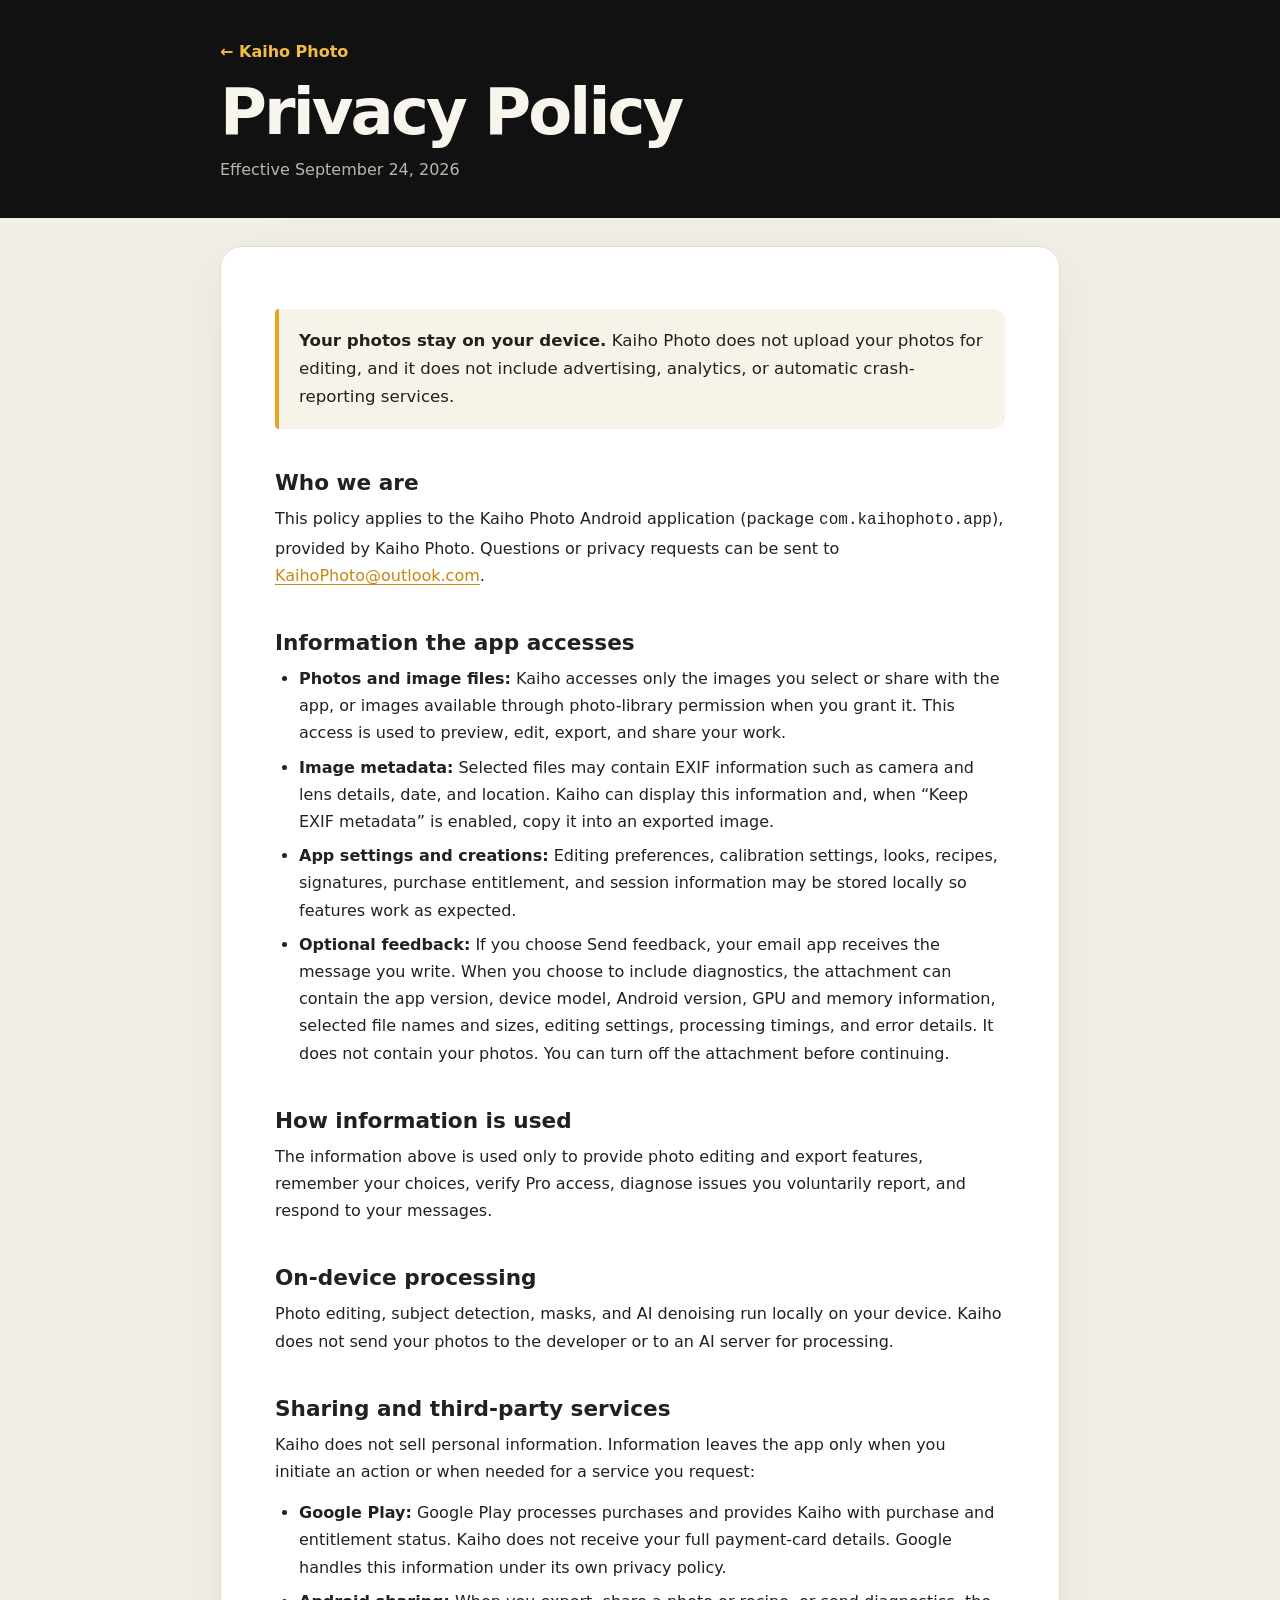
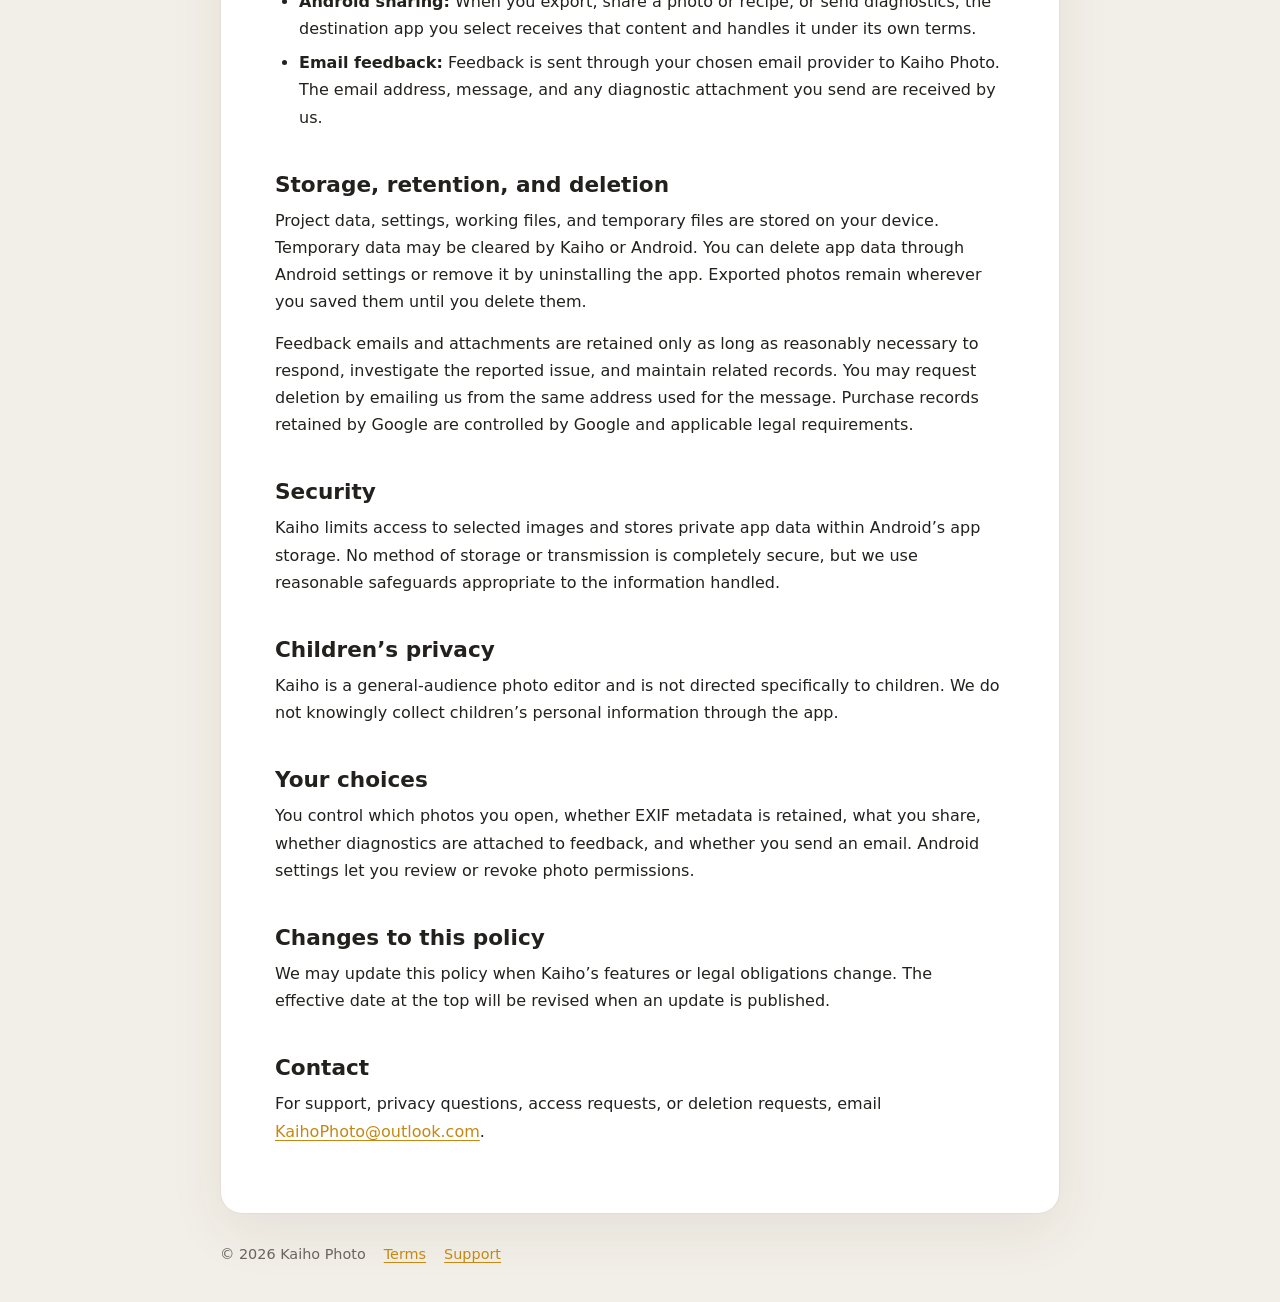
==== privacy/index.html @ 6489e250 "Publish Kaiho legal and support pages" ====
<!doctype html>
<html lang="en">
<head>
  <meta charset="utf-8">
  <meta name="viewport" content="width=device-width, initial-scale=1">
  <meta name="description" content="Privacy Policy for the Kaiho Photo Android application.">
  <title>Privacy Policy — Kaiho Photo</title>
  <link rel="icon" href="../favicon.svg" type="image/svg+xml">
  <link rel="stylesheet" href="../assets/site.css">
</head>
<body>
  <header><div class="header-inner">
    <a class="home-link" href="../">← Kaiho Photo</a>
    <h1>Privacy Policy</h1>
    <p>Effective September 24, 2026</p>
  </div></header>
  <main>
    <p class="summary"><strong>Your photos stay on your device.</strong> Kaiho Photo does not upload your photos for editing, and it does not include advertising, analytics, or automatic crash-reporting services.</p>

    <h2>Who we are</h2>
    <p>This policy applies to the Kaiho Photo Android application (package <code>com.kaihophoto.app</code>), provided by Kaiho Photo. Questions or privacy requests can be sent to <a href="mailto:KaihoPhoto@outlook.com">KaihoPhoto@outlook.com</a>.</p>

    <h2>Information the app accesses</h2>
    <ul>
      <li><strong>Photos and image files:</strong> Kaiho accesses only the images you select or share with the app, or images available through photo-library permission when you grant it. This access is used to preview, edit, export, and share your work.</li>
      <li><strong>Image metadata:</strong> Selected files may contain EXIF information such as camera and lens details, date, and location. Kaiho can display this information and, when “Keep EXIF metadata” is enabled, copy it into an exported image.</li>
      <li><strong>App settings and creations:</strong> Editing preferences, calibration settings, looks, recipes, signatures, purchase entitlement, and session information may be stored locally so features work as expected.</li>
      <li><strong>Optional feedback:</strong> If you choose Send feedback, your email app receives the message you write. When you choose to include diagnostics, the attachment can contain the app version, device model, Android version, GPU and memory information, selected file names and sizes, editing settings, processing timings, and error details. It does not contain your photos. You can turn off the attachment before continuing.</li>
    </ul>

    <h2>How information is used</h2>
    <p>The information above is used only to provide photo editing and export features, remember your choices, verify Pro access, diagnose issues you voluntarily report, and respond to your messages.</p>

    <h2>On-device processing</h2>
    <p>Photo editing, subject detection, masks, and AI denoising run locally on your device. Kaiho does not send your photos to the developer or to an AI server for processing.</p>

    <h2>Sharing and third-party services</h2>
    <p>Kaiho does not sell personal information. Information leaves the app only when you initiate an action or when needed for a service you request:</p>
    <ul>
      <li><strong>Google Play:</strong> Google Play processes purchases and provides Kaiho with purchase and entitlement status. Kaiho does not receive your full payment-card details. Google handles this information under its own privacy policy.</li>
      <li><strong>Android sharing:</strong> When you export, share a photo or recipe, or send diagnostics, the destination app you select receives that content and handles it under its own terms.</li>
      <li><strong>Email feedback:</strong> Feedback is sent through your chosen email provider to Kaiho Photo. The email address, message, and any diagnostic attachment you send are received by us.</li>
    </ul>

    <h2>Storage, retention, and deletion</h2>
    <p>Project data, settings, working files, and temporary files are stored on your device. Temporary data may be cleared by Kaiho or Android. You can delete app data through Android settings or remove it by uninstalling the app. Exported photos remain wherever you saved them until you delete them.</p>
    <p>Feedback emails and attachments are retained only as long as reasonably necessary to respond, investigate the reported issue, and maintain related records. You may request deletion by emailing us from the same address used for the message. Purchase records retained by Google are controlled by Google and applicable legal requirements.</p>

    <h2>Security</h2>
    <p>Kaiho limits access to selected images and stores private app data within Android’s app storage. No method of storage or transmission is completely secure, but we use reasonable safeguards appropriate to the information handled.</p>

    <h2>Children’s privacy</h2>
    <p>Kaiho is a general-audience photo editor and is not directed specifically to children. We do not knowingly collect children’s personal information through the app.</p>

    <h2>Your choices</h2>
    <p>You control which photos you open, whether EXIF metadata is retained, what you share, whether diagnostics are attached to feedback, and whether you send an email. Android settings let you review or revoke photo permissions.</p>

    <h2>Changes to this policy</h2>
    <p>We may update this policy when Kaiho’s features or legal obligations change. The effective date at the top will be revised when an update is published.</p>

    <h2>Contact</h2>
    <p>For support, privacy questions, access requests, or deletion requests, email <a href="mailto:KaihoPhoto@outlook.com">KaihoPhoto@outlook.com</a>.</p>
  </main>
  <footer><div class="footer-links"><span>© 2026 Kaiho Photo</span><a href="../terms/">Terms</a><a href="../support/">Support</a></div></footer>
</body>
</html>
---- assets/site.css ----
:root {
  color-scheme: light dark;
  --gold: #c58812;
  --gold-bright: #f2bd43;
  --paper: #ffffff;
  --ink: #23211d;
  --muted: #69655d;
  --line: #e3ded3;
  --soft: #f7f3e9;
  --page: #f2efe8;
}

* { box-sizing: border-box; }
html { scroll-behavior: smooth; }
body {
  margin: 0;
  background: var(--page);
  color: var(--ink);
  font: 16px/1.7 system-ui, -apple-system, "Segoe UI", sans-serif;
}
a { color: var(--gold); text-underline-offset: 3px; }
header { background: #111; color: #f8f5ed; }
.header-inner, main, footer { width: min(840px, calc(100% - 36px)); margin: auto; }
.header-inner { padding: 38px 0 34px; }
.home-link { color: var(--gold-bright); font-weight: 700; text-decoration: none; }
h1 {
  margin: 14px 0 4px;
  font-size: clamp(2.25rem, 8vw, 4rem);
  line-height: 1.05;
  letter-spacing: -.045em;
}
header p { margin: 10px 0 0; color: #bbb6ac; }
main {
  margin-top: 28px;
  margin-bottom: 28px;
  padding: clamp(25px, 6vw, 54px);
  background: var(--paper);
  border: 1px solid var(--line);
  border-radius: 22px;
  box-shadow: 0 18px 55px #43371913;
}
.summary {
  padding: 18px 20px;
  border-left: 4px solid #e6a621;
  border-radius: 4px 12px 12px 4px;
  background: var(--soft);
  font-size: 1.04rem;
}
h2 { margin: 40px 0 8px; font-size: 1.35rem; line-height: 1.3; }
p, ul { margin: 8px 0 14px; }
ul { padding-left: 24px; }
li + li { margin-top: 7px; }
strong { font-weight: 750; }
footer { padding: 0 0 38px; color: var(--muted); font-size: .9rem; }
.footer-links { display: flex; flex-wrap: wrap; gap: 8px 18px; }

body.landing {
  min-height: 100vh;
  display: grid;
  place-items: center;
  padding: 28px;
  background: radial-gradient(circle at 50% 12%, #29251b 0, #111 38%, #090909 100%);
  color: #f7f4ed;
}
.landing main {
  width: min(700px, 100%);
  margin: 0;
  padding: clamp(30px, 7vw, 64px);
  border-color: #302d27;
  background: linear-gradient(145deg, rgba(28,28,27,.96), rgba(15,15,15,.98));
  box-shadow: 0 24px 80px #0008;
  text-align: center;
}
.mark {
  width: 72px;
  height: 72px;
  margin: 0 auto 22px;
  display: grid;
  place-items: center;
  border-radius: 50%;
  background: conic-gradient(from 12deg, #f8d878, #d78b12, #ffe8a0, #b96c08, #f8d878);
  box-shadow: 0 0 0 5px #1b1b1b, 0 0 0 6px #4a3b20;
}
.mark::after {
  content: "";
  width: 28px;
  height: 28px;
  border: 7px solid #171717;
  border-radius: 50%;
  background: #080808;
}
.landing h1 { margin: 0; }
.tagline { margin: 8px 0 30px; color: #b9b6ae; font-size: 1.08rem; }
.link-grid { display: grid; grid-template-columns: repeat(3, minmax(0, 1fr)); gap: 12px; }
.link-grid a {
  min-height: 52px;
  display: inline-flex;
  align-items: center;
  justify-content: center;
  padding: 10px 15px;
  border-radius: 16px;
  color: #17120a;
  background: var(--gold-bright);
  font-weight: 750;
  text-decoration: none;
}
.link-grid a.secondary { color: #f7f4ed; background: #292929; border: 1px solid #3b3b3b; }
.landing footer { width: auto; padding: 0; margin-top: 34px; color: #85827c; }

@media (max-width: 620px) {
  .link-grid { grid-template-columns: 1fr; }
}

@media (prefers-color-scheme: dark) {
  :root {
    --paper: #171717;
    --ink: #eeeae2;
    --muted: #aaa59b;
    --line: #34312c;
    --soft: #242119;
    --page: #0c0c0c;
  }
}
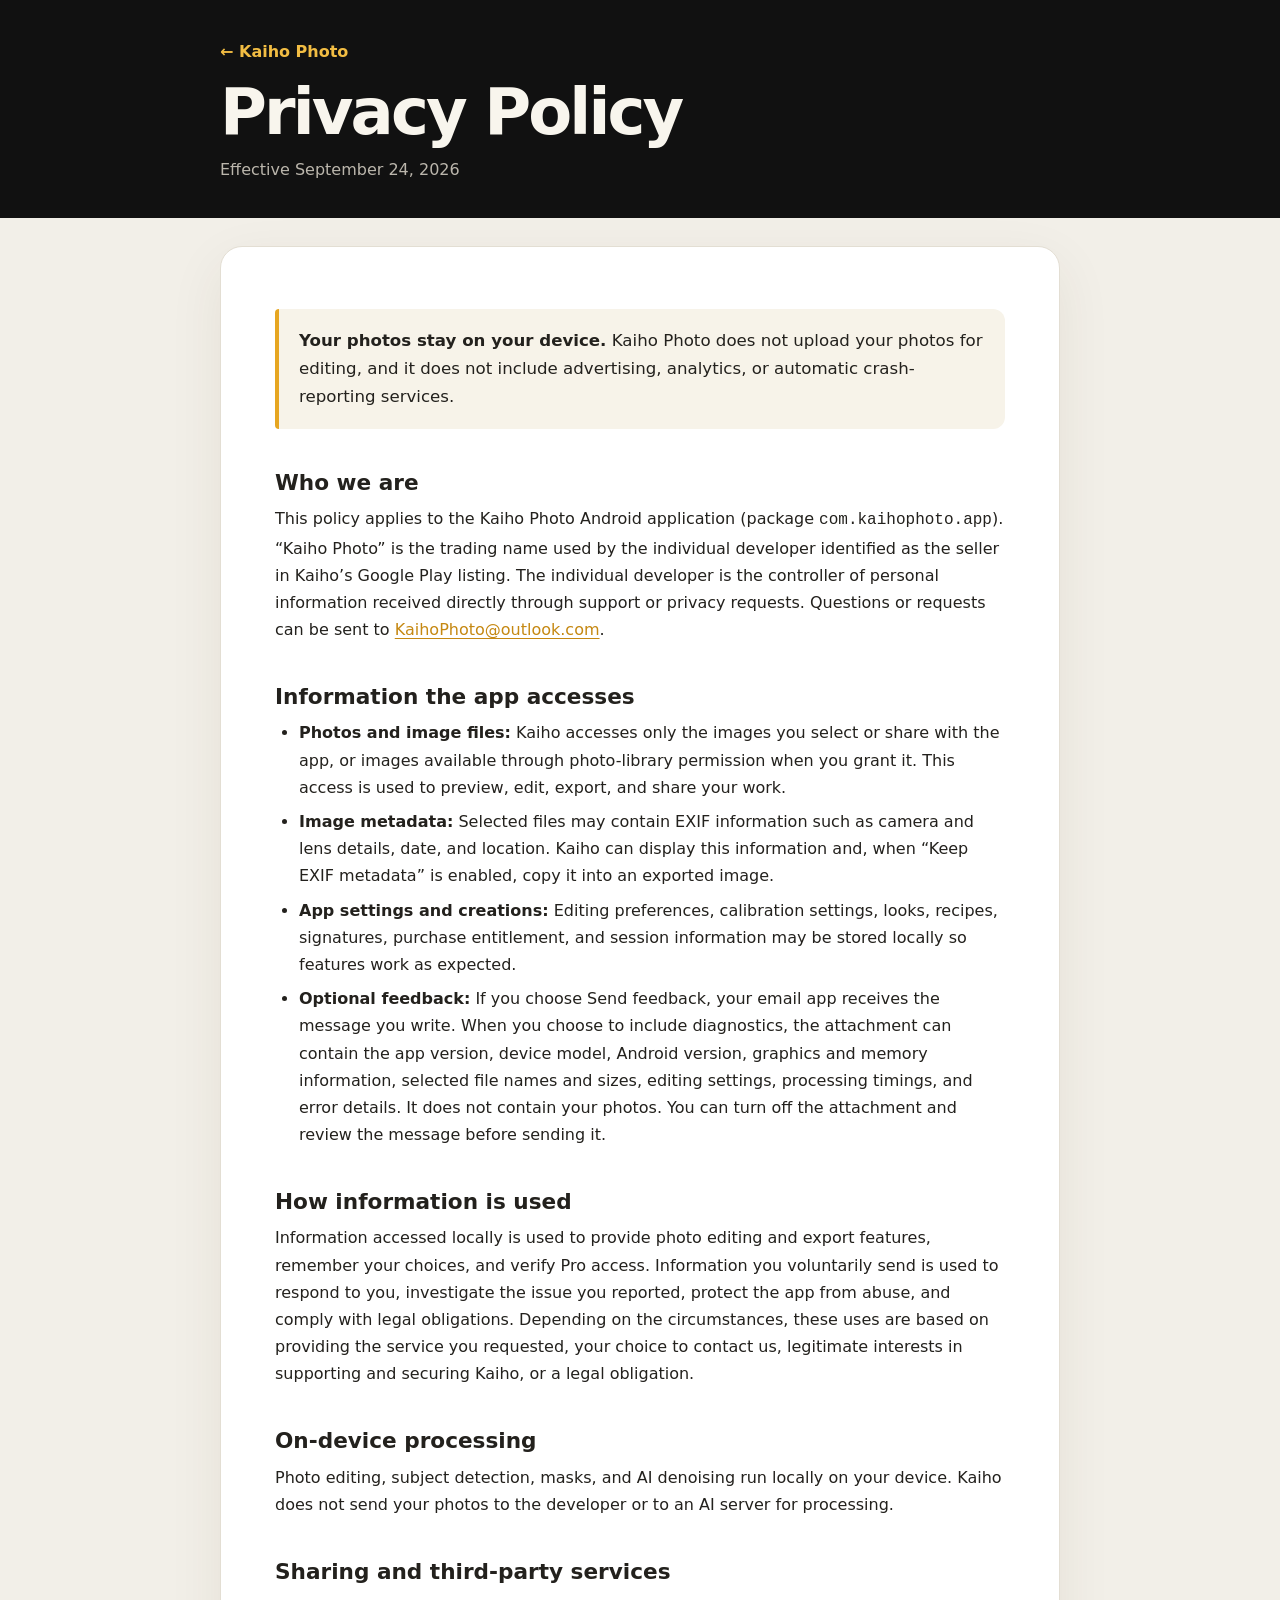
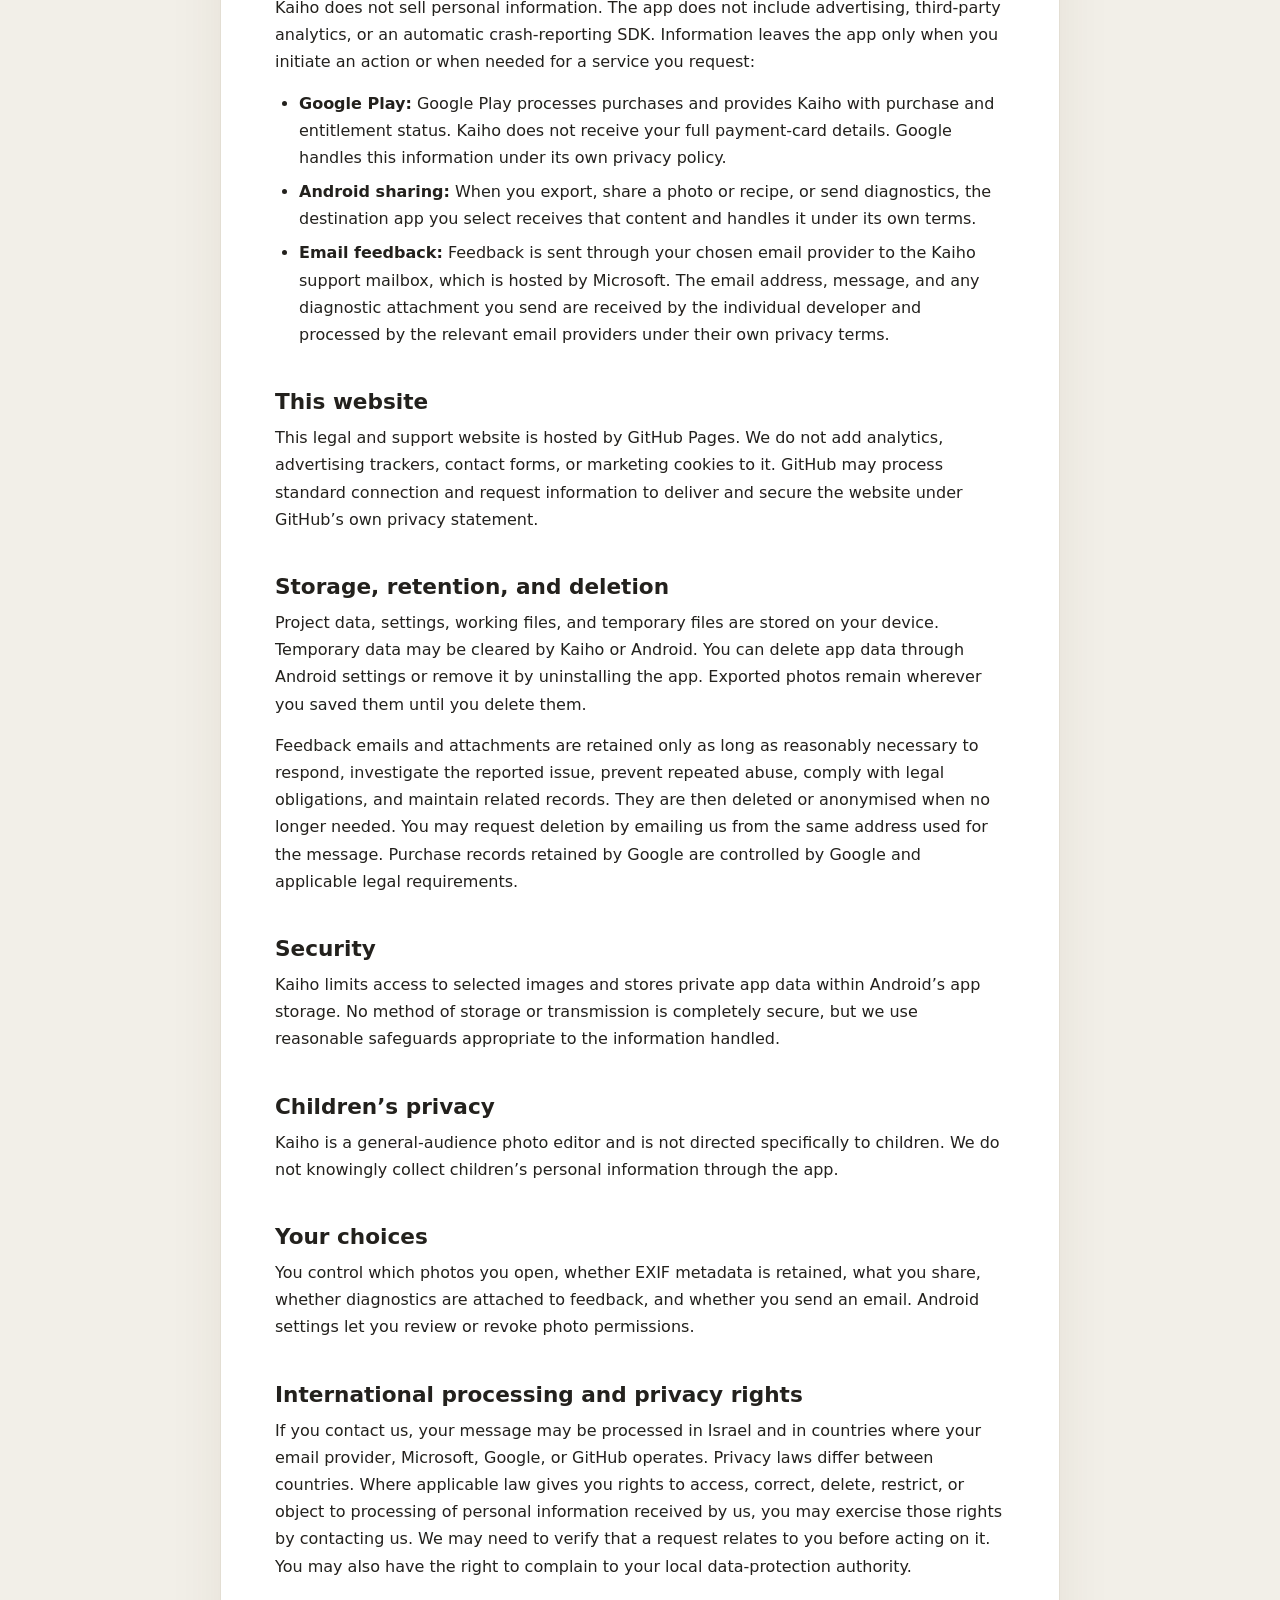
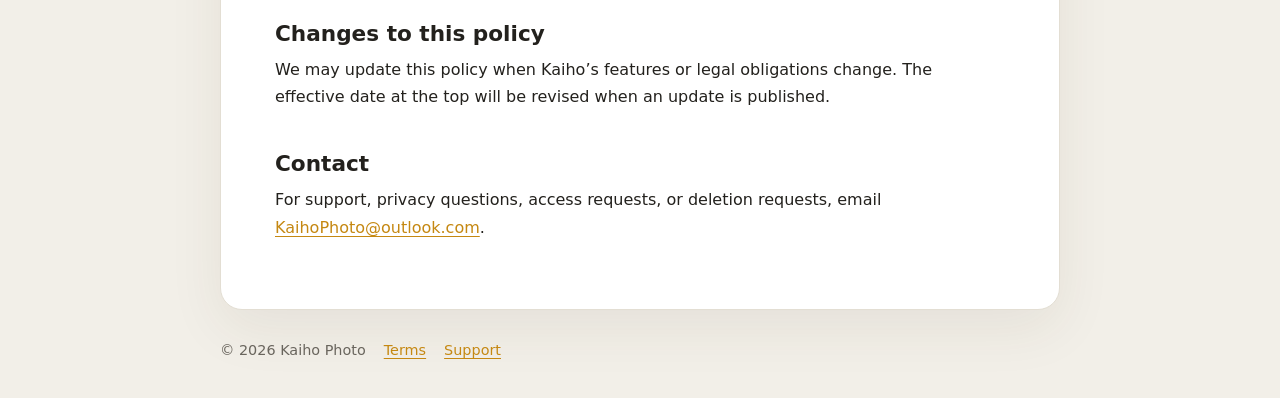
==== commit 7c30a1fe: "Strengthen Kaiho legal protections" ====
--- a/privacy/index.html
+++ b/privacy/index.html
@@ -18,33 +18,36 @@
     <p class="summary"><strong>Your photos stay on your device.</strong> Kaiho Photo does not upload your photos for editing, and it does not include advertising, analytics, or automatic crash-reporting services.</p>
 
     <h2>Who we are</h2>
-    <p>This policy applies to the Kaiho Photo Android application (package <code>com.kaihophoto.app</code>), provided by Kaiho Photo. Questions or privacy requests can be sent to <a href="mailto:KaihoPhoto@outlook.com">KaihoPhoto@outlook.com</a>.</p>
+    <p>This policy applies to the Kaiho Photo Android application (package <code>com.kaihophoto.app</code>). “Kaiho Photo” is the trading name used by the individual developer identified as the seller in Kaiho’s Google Play listing. The individual developer is the controller of personal information received directly through support or privacy requests. Questions or requests can be sent to <a href="mailto:KaihoPhoto@outlook.com">KaihoPhoto@outlook.com</a>.</p>
 
     <h2>Information the app accesses</h2>
     <ul>
       <li><strong>Photos and image files:</strong> Kaiho accesses only the images you select or share with the app, or images available through photo-library permission when you grant it. This access is used to preview, edit, export, and share your work.</li>
       <li><strong>Image metadata:</strong> Selected files may contain EXIF information such as camera and lens details, date, and location. Kaiho can display this information and, when “Keep EXIF metadata” is enabled, copy it into an exported image.</li>
       <li><strong>App settings and creations:</strong> Editing preferences, calibration settings, looks, recipes, signatures, purchase entitlement, and session information may be stored locally so features work as expected.</li>
-      <li><strong>Optional feedback:</strong> If you choose Send feedback, your email app receives the message you write. When you choose to include diagnostics, the attachment can contain the app version, device model, Android version, GPU and memory information, selected file names and sizes, editing settings, processing timings, and error details. It does not contain your photos. You can turn off the attachment before continuing.</li>
+      <li><strong>Optional feedback:</strong> If you choose Send feedback, your email app receives the message you write. When you choose to include diagnostics, the attachment can contain the app version, device model, Android version, graphics and memory information, selected file names and sizes, editing settings, processing timings, and error details. It does not contain your photos. You can turn off the attachment and review the message before sending it.</li>
     </ul>
 
     <h2>How information is used</h2>
-    <p>The information above is used only to provide photo editing and export features, remember your choices, verify Pro access, diagnose issues you voluntarily report, and respond to your messages.</p>
+    <p>Information accessed locally is used to provide photo editing and export features, remember your choices, and verify Pro access. Information you voluntarily send is used to respond to you, investigate the issue you reported, protect the app from abuse, and comply with legal obligations. Depending on the circumstances, these uses are based on providing the service you requested, your choice to contact us, legitimate interests in supporting and securing Kaiho, or a legal obligation.</p>
 
     <h2>On-device processing</h2>
     <p>Photo editing, subject detection, masks, and AI denoising run locally on your device. Kaiho does not send your photos to the developer or to an AI server for processing.</p>
 
     <h2>Sharing and third-party services</h2>
-    <p>Kaiho does not sell personal information. Information leaves the app only when you initiate an action or when needed for a service you request:</p>
+    <p>Kaiho does not sell personal information. The app does not include advertising, third-party analytics, or an automatic crash-reporting SDK. Information leaves the app only when you initiate an action or when needed for a service you request:</p>
     <ul>
       <li><strong>Google Play:</strong> Google Play processes purchases and provides Kaiho with purchase and entitlement status. Kaiho does not receive your full payment-card details. Google handles this information under its own privacy policy.</li>
       <li><strong>Android sharing:</strong> When you export, share a photo or recipe, or send diagnostics, the destination app you select receives that content and handles it under its own terms.</li>
-      <li><strong>Email feedback:</strong> Feedback is sent through your chosen email provider to Kaiho Photo. The email address, message, and any diagnostic attachment you send are received by us.</li>
+      <li><strong>Email feedback:</strong> Feedback is sent through your chosen email provider to the Kaiho support mailbox, which is hosted by Microsoft. The email address, message, and any diagnostic attachment you send are received by the individual developer and processed by the relevant email providers under their own privacy terms.</li>
     </ul>
+
+    <h2>This website</h2>
+    <p>This legal and support website is hosted by GitHub Pages. We do not add analytics, advertising trackers, contact forms, or marketing cookies to it. GitHub may process standard connection and request information to deliver and secure the website under GitHub’s own privacy statement.</p>
 
     <h2>Storage, retention, and deletion</h2>
     <p>Project data, settings, working files, and temporary files are stored on your device. Temporary data may be cleared by Kaiho or Android. You can delete app data through Android settings or remove it by uninstalling the app. Exported photos remain wherever you saved them until you delete them.</p>
-    <p>Feedback emails and attachments are retained only as long as reasonably necessary to respond, investigate the reported issue, and maintain related records. You may request deletion by emailing us from the same address used for the message. Purchase records retained by Google are controlled by Google and applicable legal requirements.</p>
+    <p>Feedback emails and attachments are retained only as long as reasonably necessary to respond, investigate the reported issue, prevent repeated abuse, comply with legal obligations, and maintain related records. They are then deleted or anonymised when no longer needed. You may request deletion by emailing us from the same address used for the message. Purchase records retained by Google are controlled by Google and applicable legal requirements.</p>
 
     <h2>Security</h2>
     <p>Kaiho limits access to selected images and stores private app data within Android’s app storage. No method of storage or transmission is completely secure, but we use reasonable safeguards appropriate to the information handled.</p>
@@ -55,6 +58,9 @@
     <h2>Your choices</h2>
     <p>You control which photos you open, whether EXIF metadata is retained, what you share, whether diagnostics are attached to feedback, and whether you send an email. Android settings let you review or revoke photo permissions.</p>
 
+    <h2>International processing and privacy rights</h2>
+    <p>If you contact us, your message may be processed in Israel and in countries where your email provider, Microsoft, Google, or GitHub operates. Privacy laws differ between countries. Where applicable law gives you rights to access, correct, delete, restrict, or object to processing of personal information received by us, you may exercise those rights by contacting us. We may need to verify that a request relates to you before acting on it. You may also have the right to complain to your local data-protection authority.</p>
+
     <h2>Changes to this policy</h2>
     <p>We may update this policy when Kaiho’s features or legal obligations change. The effective date at the top will be revised when an update is published.</p>
 
@@ -64,4 +70,3 @@
   <footer><div class="footer-links"><span>© 2026 Kaiho Photo</span><a href="../terms/">Terms</a><a href="../support/">Support</a></div></footer>
 </body>
 </html>
-
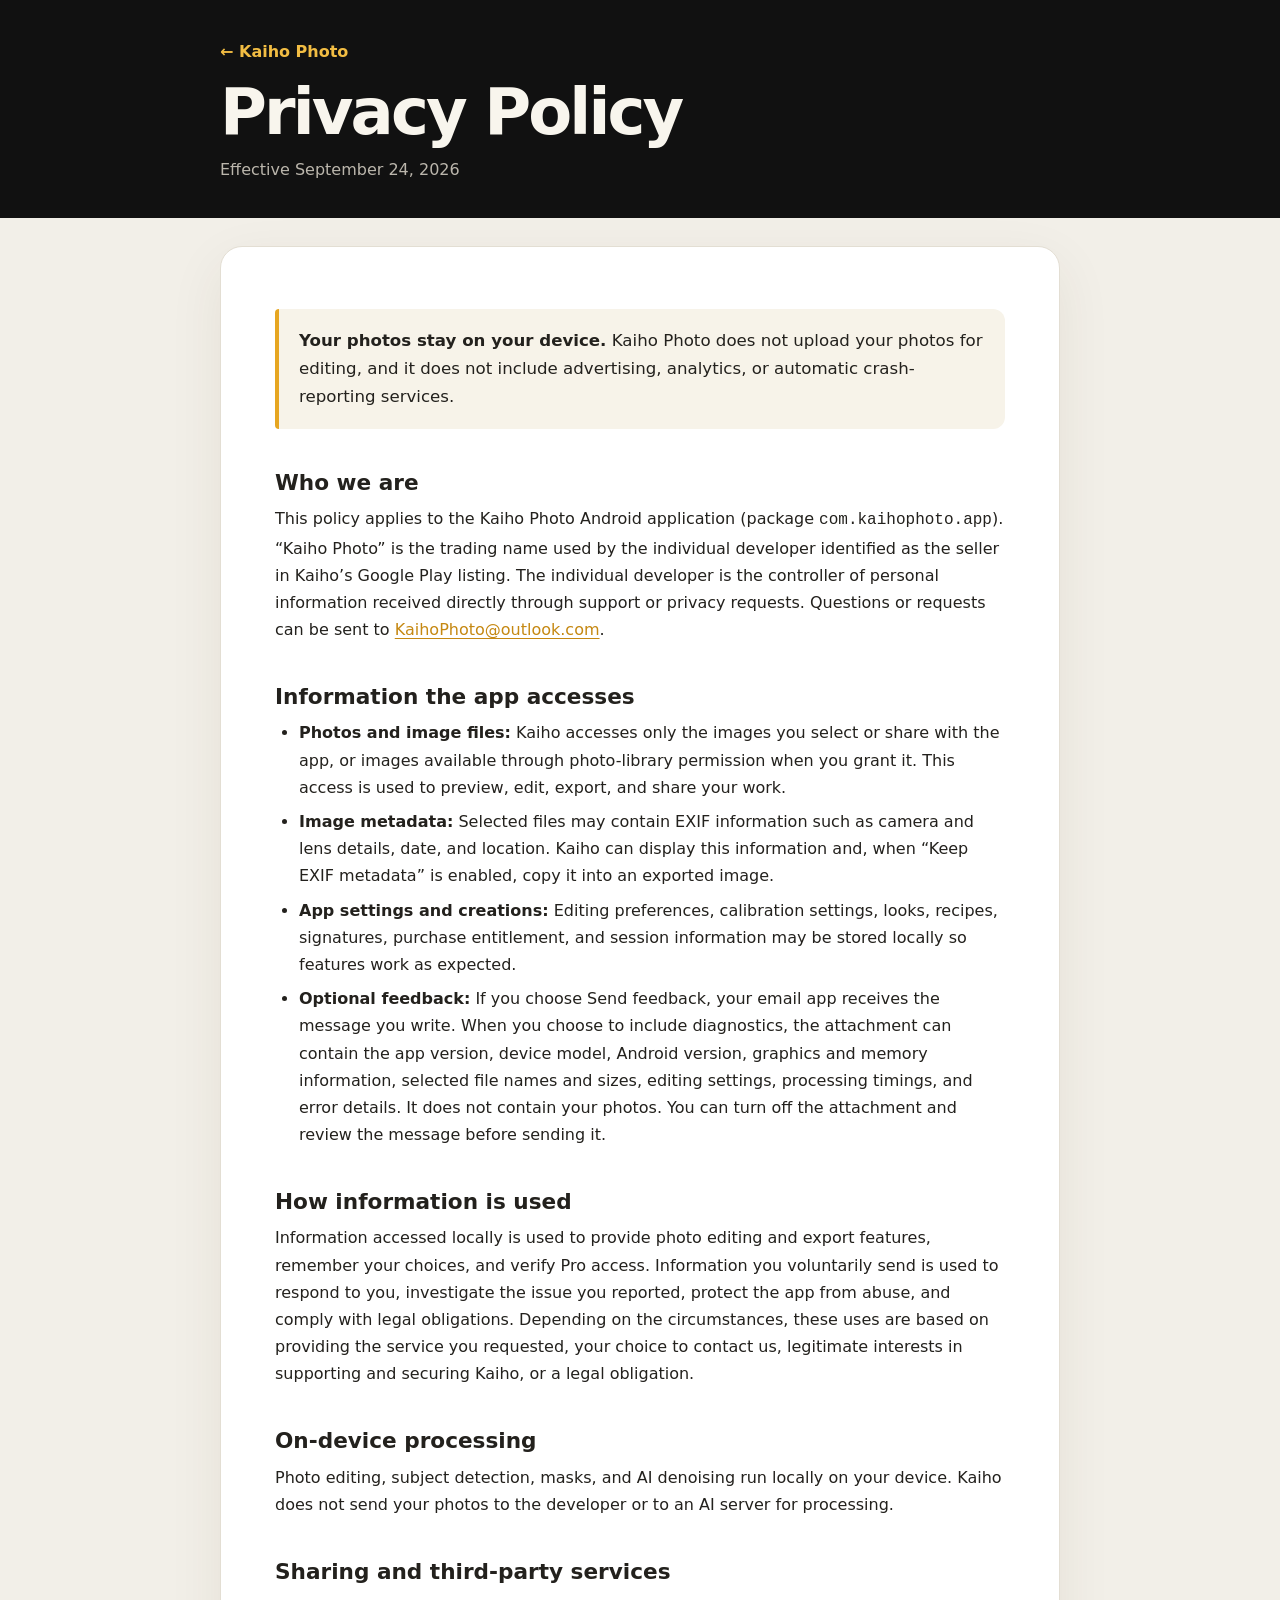
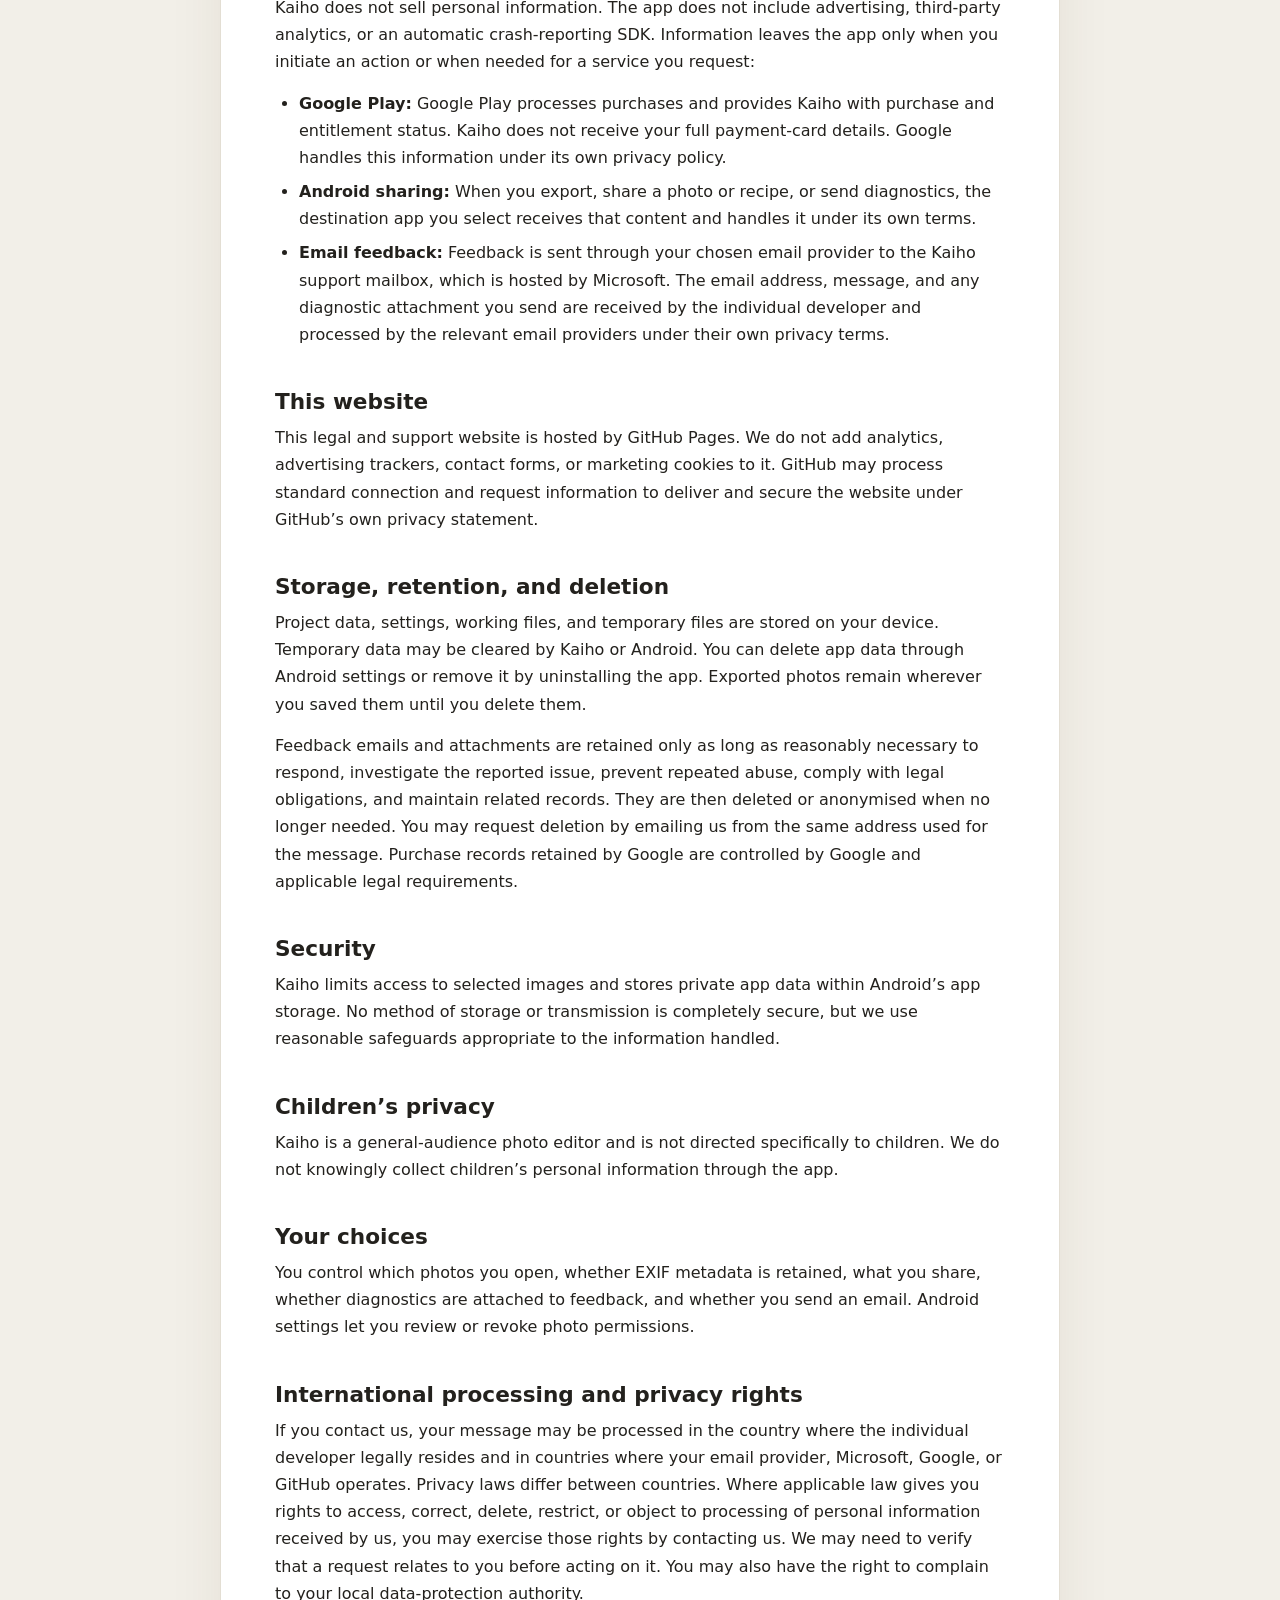
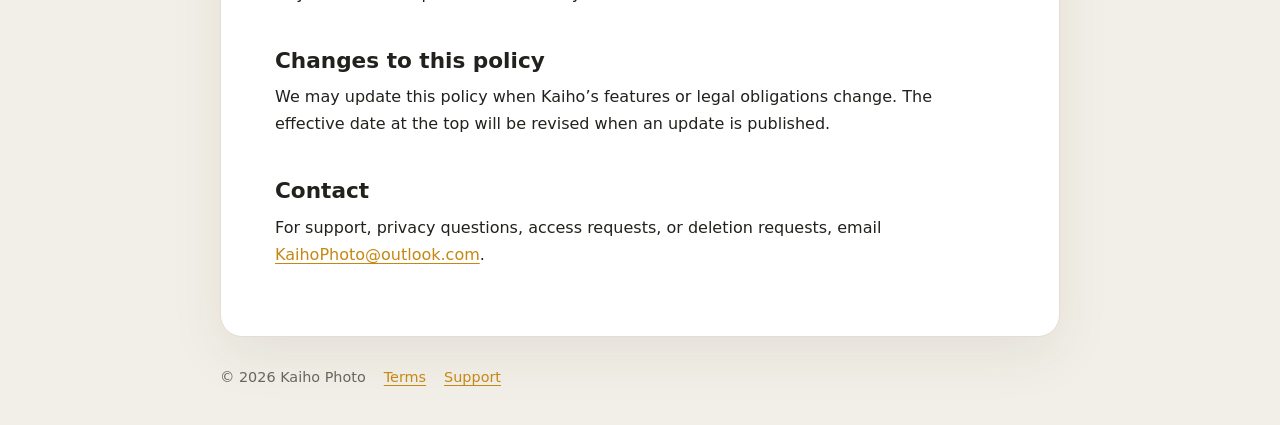
==== commit d92a9414: "Use neutral jurisdiction wording" ====
--- a/privacy/index.html
+++ b/privacy/index.html
@@ -59,7 +59,7 @@
     <p>You control which photos you open, whether EXIF metadata is retained, what you share, whether diagnostics are attached to feedback, and whether you send an email. Android settings let you review or revoke photo permissions.</p>
 
     <h2>International processing and privacy rights</h2>
-    <p>If you contact us, your message may be processed in Israel and in countries where your email provider, Microsoft, Google, or GitHub operates. Privacy laws differ between countries. Where applicable law gives you rights to access, correct, delete, restrict, or object to processing of personal information received by us, you may exercise those rights by contacting us. We may need to verify that a request relates to you before acting on it. You may also have the right to complain to your local data-protection authority.</p>
+    <p>If you contact us, your message may be processed in the country where the individual developer legally resides and in countries where your email provider, Microsoft, Google, or GitHub operates. Privacy laws differ between countries. Where applicable law gives you rights to access, correct, delete, restrict, or object to processing of personal information received by us, you may exercise those rights by contacting us. We may need to verify that a request relates to you before acting on it. You may also have the right to complain to your local data-protection authority.</p>
 
     <h2>Changes to this policy</h2>
     <p>We may update this policy when Kaiho’s features or legal obligations change. The effective date at the top will be revised when an update is published.</p>
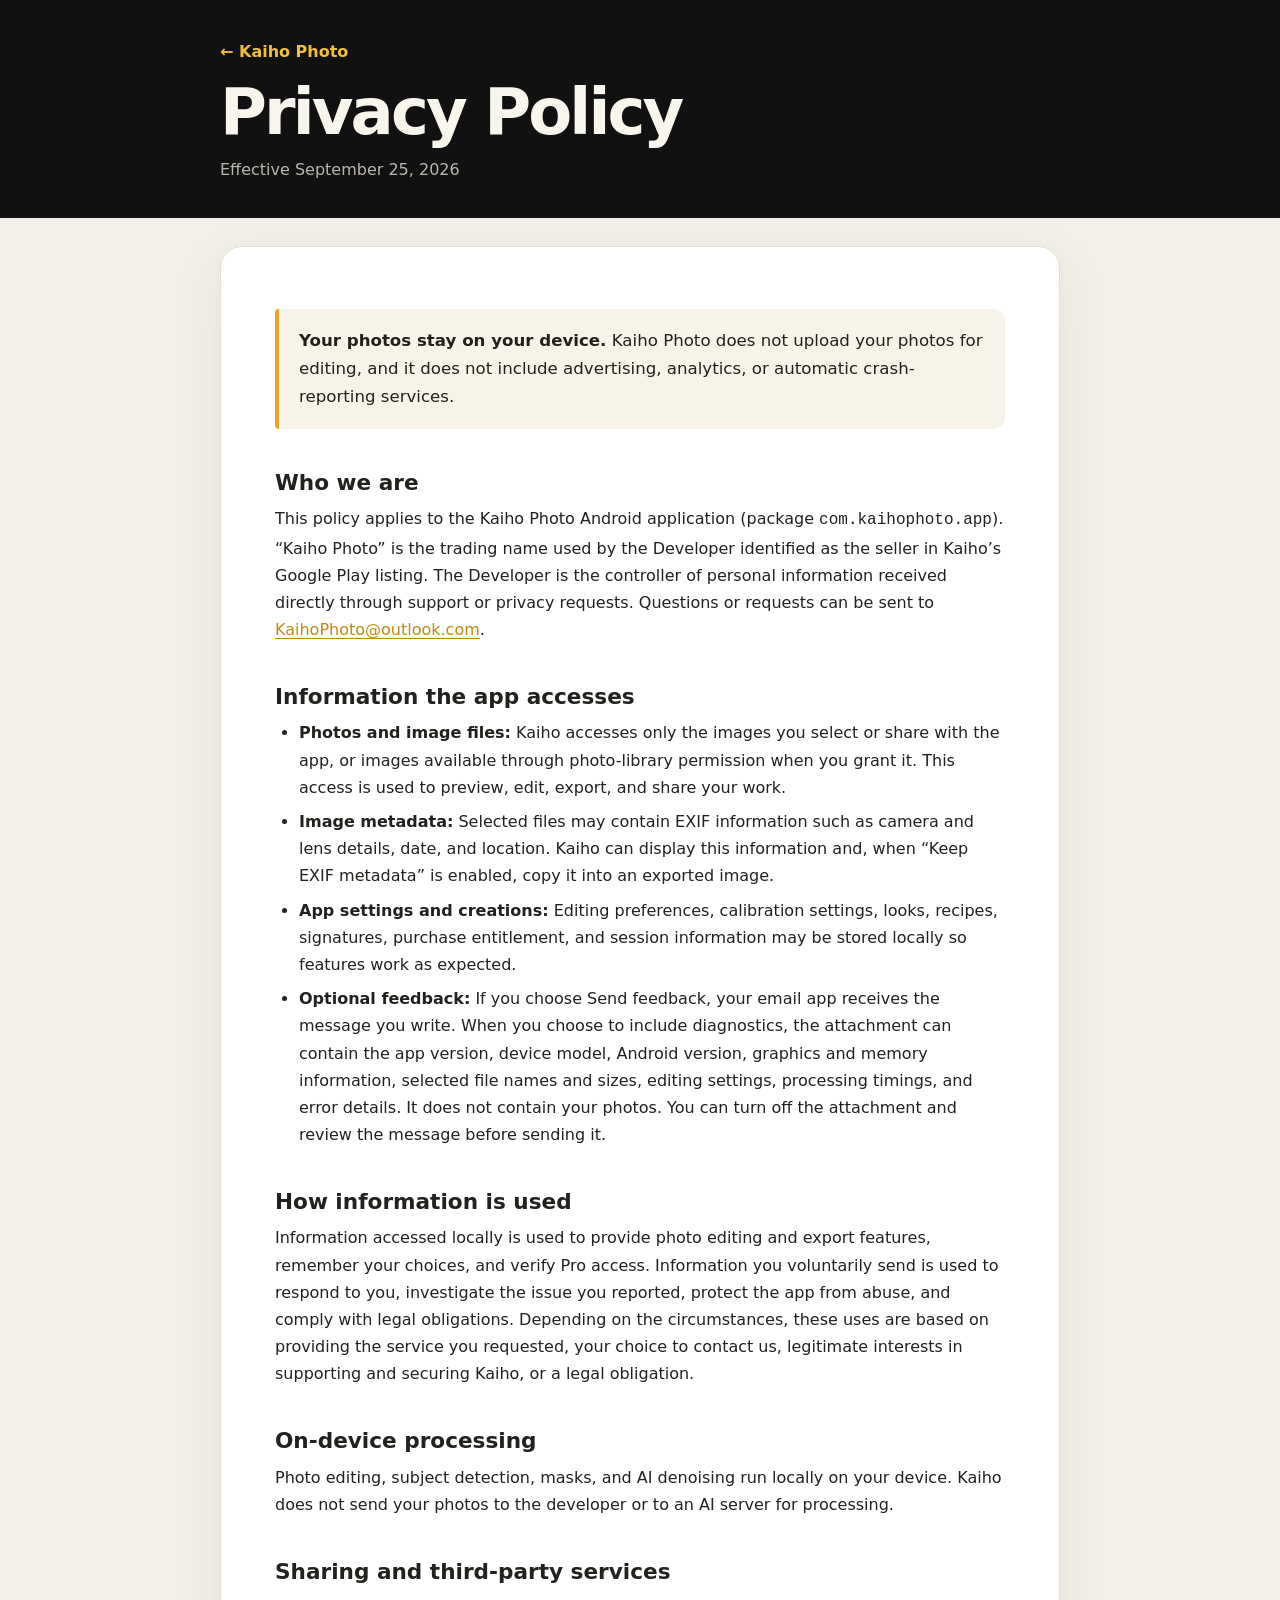
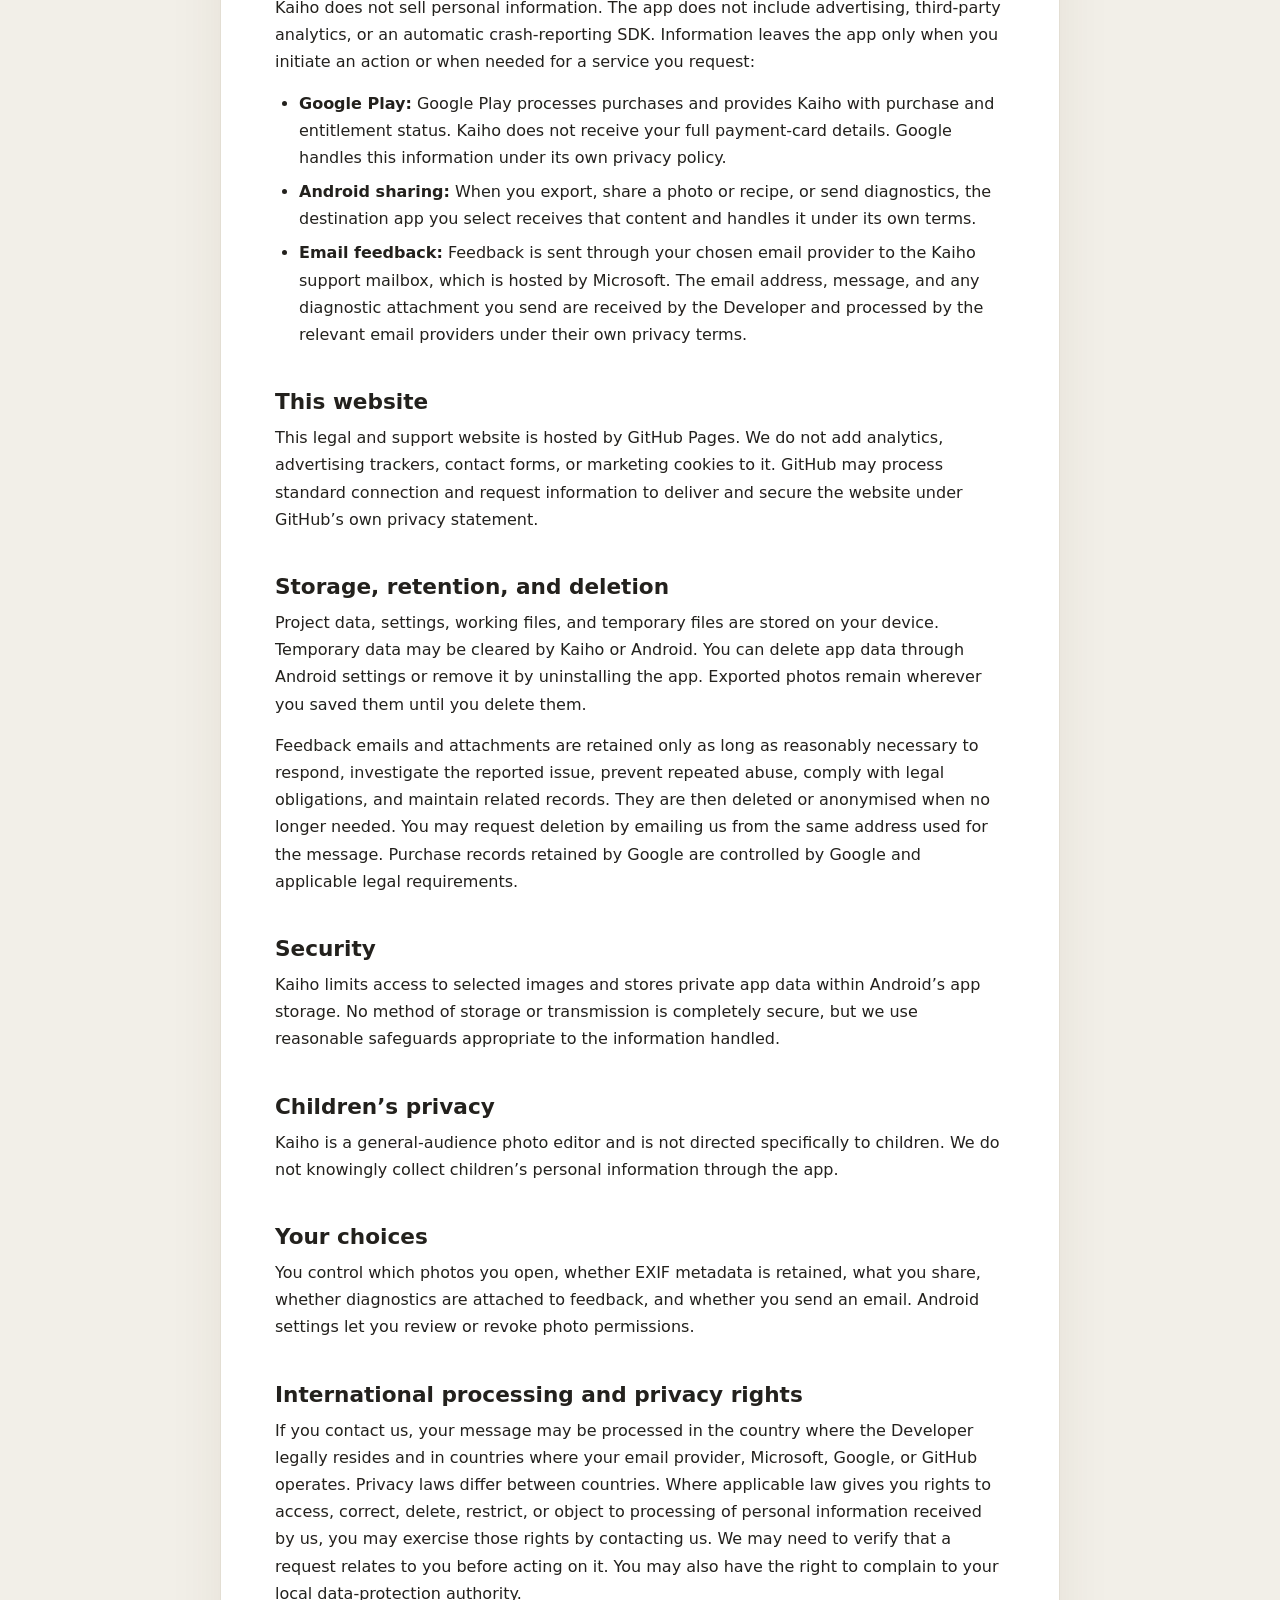
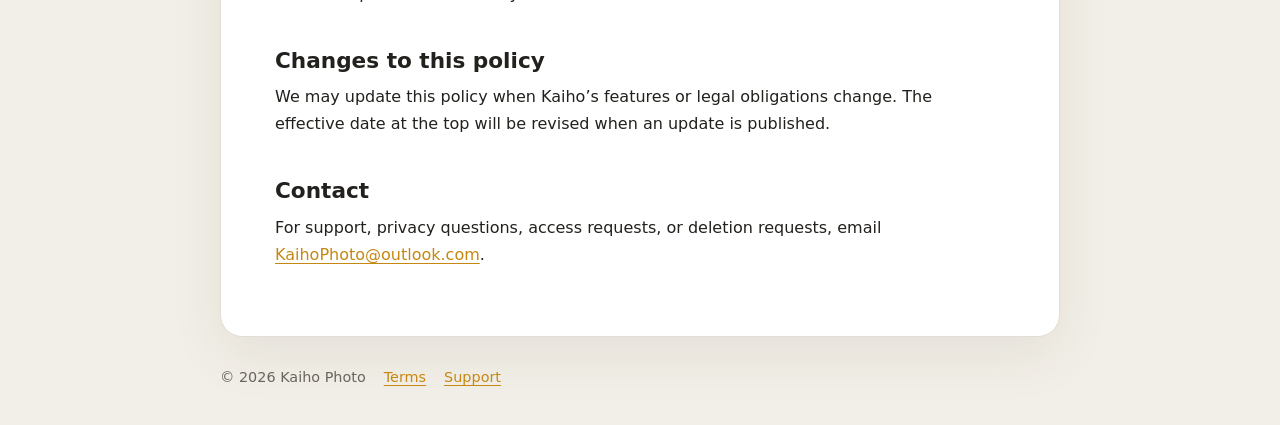
==== commit cbae81d7: "Use neutral developer wording" ====
--- a/privacy/index.html
+++ b/privacy/index.html
@@ -12,13 +12,13 @@
   <header><div class="header-inner">
     <a class="home-link" href="../">← Kaiho Photo</a>
     <h1>Privacy Policy</h1>
-    <p>Effective September 24, 2026</p>
+    <p>Effective September 25, 2026</p>
   </div></header>
   <main>
     <p class="summary"><strong>Your photos stay on your device.</strong> Kaiho Photo does not upload your photos for editing, and it does not include advertising, analytics, or automatic crash-reporting services.</p>
 
     <h2>Who we are</h2>
-    <p>This policy applies to the Kaiho Photo Android application (package <code>com.kaihophoto.app</code>). “Kaiho Photo” is the trading name used by the individual developer identified as the seller in Kaiho’s Google Play listing. The individual developer is the controller of personal information received directly through support or privacy requests. Questions or requests can be sent to <a href="mailto:KaihoPhoto@outlook.com">KaihoPhoto@outlook.com</a>.</p>
+    <p>This policy applies to the Kaiho Photo Android application (package <code>com.kaihophoto.app</code>). “Kaiho Photo” is the trading name used by the Developer identified as the seller in Kaiho’s Google Play listing. The Developer is the controller of personal information received directly through support or privacy requests. Questions or requests can be sent to <a href="mailto:KaihoPhoto@outlook.com">KaihoPhoto@outlook.com</a>.</p>
 
     <h2>Information the app accesses</h2>
     <ul>
@@ -39,7 +39,7 @@
     <ul>
       <li><strong>Google Play:</strong> Google Play processes purchases and provides Kaiho with purchase and entitlement status. Kaiho does not receive your full payment-card details. Google handles this information under its own privacy policy.</li>
       <li><strong>Android sharing:</strong> When you export, share a photo or recipe, or send diagnostics, the destination app you select receives that content and handles it under its own terms.</li>
-      <li><strong>Email feedback:</strong> Feedback is sent through your chosen email provider to the Kaiho support mailbox, which is hosted by Microsoft. The email address, message, and any diagnostic attachment you send are received by the individual developer and processed by the relevant email providers under their own privacy terms.</li>
+      <li><strong>Email feedback:</strong> Feedback is sent through your chosen email provider to the Kaiho support mailbox, which is hosted by Microsoft. The email address, message, and any diagnostic attachment you send are received by the Developer and processed by the relevant email providers under their own privacy terms.</li>
     </ul>
 
     <h2>This website</h2>
@@ -59,7 +59,7 @@
     <p>You control which photos you open, whether EXIF metadata is retained, what you share, whether diagnostics are attached to feedback, and whether you send an email. Android settings let you review or revoke photo permissions.</p>
 
     <h2>International processing and privacy rights</h2>
-    <p>If you contact us, your message may be processed in the country where the individual developer legally resides and in countries where your email provider, Microsoft, Google, or GitHub operates. Privacy laws differ between countries. Where applicable law gives you rights to access, correct, delete, restrict, or object to processing of personal information received by us, you may exercise those rights by contacting us. We may need to verify that a request relates to you before acting on it. You may also have the right to complain to your local data-protection authority.</p>
+    <p>If you contact us, your message may be processed in the country where the Developer legally resides and in countries where your email provider, Microsoft, Google, or GitHub operates. Privacy laws differ between countries. Where applicable law gives you rights to access, correct, delete, restrict, or object to processing of personal information received by us, you may exercise those rights by contacting us. We may need to verify that a request relates to you before acting on it. You may also have the right to complain to your local data-protection authority.</p>
 
     <h2>Changes to this policy</h2>
     <p>We may update this policy when Kaiho’s features or legal obligations change. The effective date at the top will be revised when an update is published.</p>
